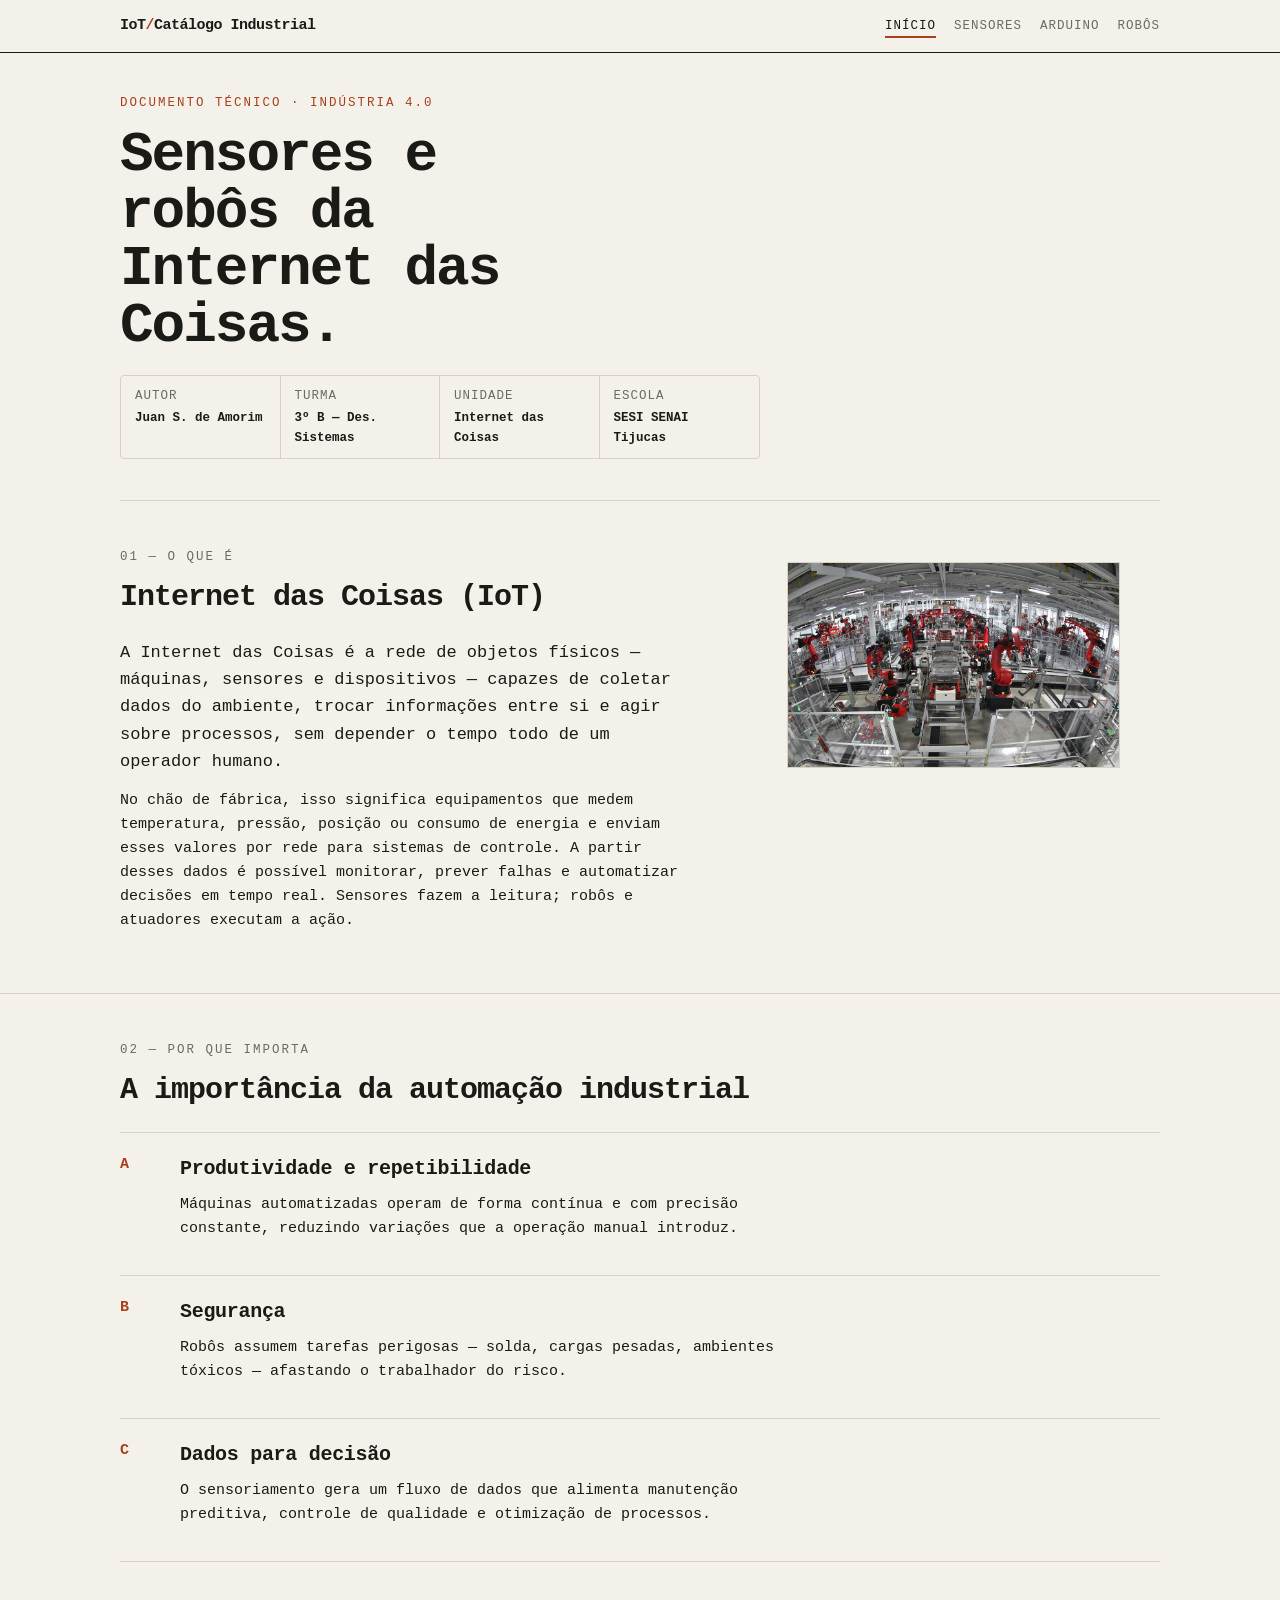
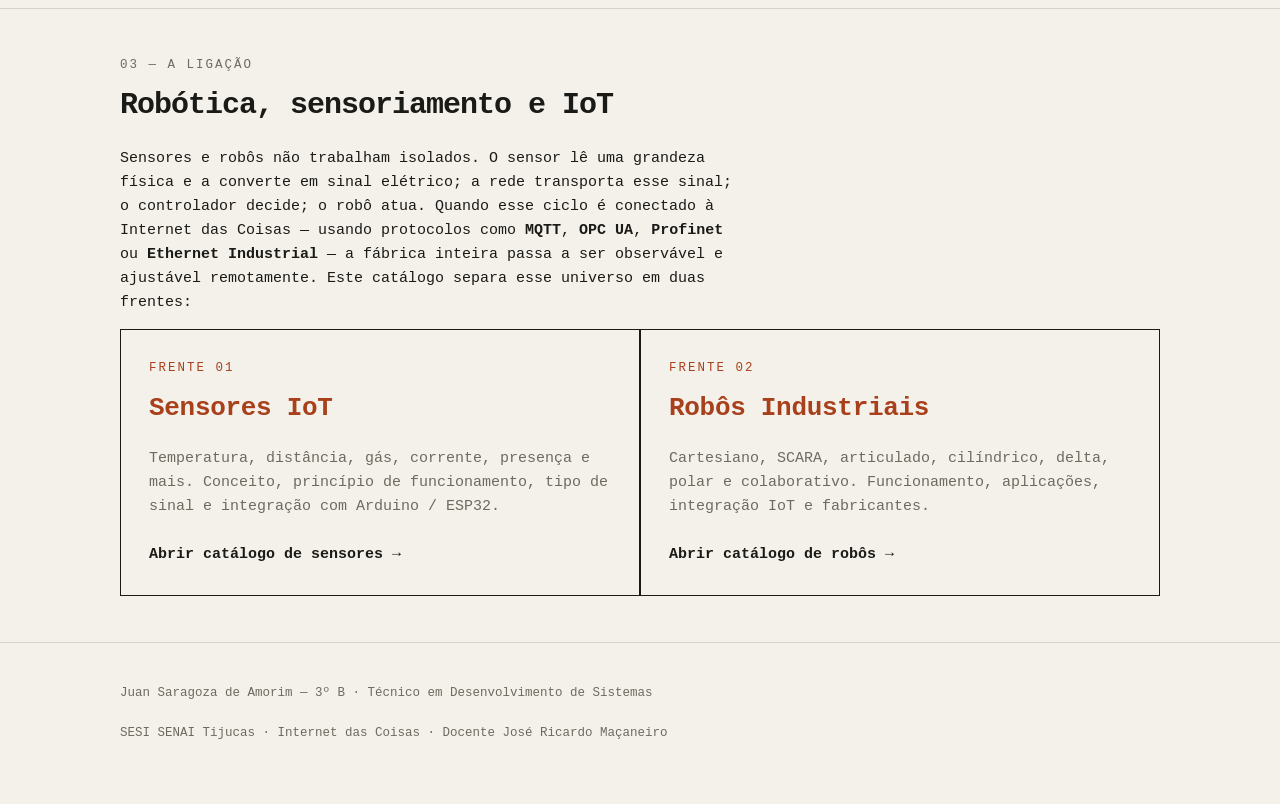
==== index.html @ edd11b9e "initial commit" ====
<!DOCTYPE html>
<html lang="pt-BR">
<head>
  <meta charset="UTF-8">
  <meta name="viewport" content="width=device-width, initial-scale=1.0">
  <title>Catálogo IoT — Sensores e Robôs Industriais</title>
  <meta name="description" content="Catálogo técnico de sensores e robôs industriais aplicados à Internet das Coisas (IoT) e à Indústria 4.0.">
  <link rel="stylesheet" href="css/style.css">
</head>
<body>
  <header class="topbar">
    <div class="wrap">
      <div class="brand">IoT<span>/</span>Catálogo Industrial</div>
      <nav class="nav" aria-label="Navegação principal">
        <a href="index.html" class="active">Início</a>
        <a href="sensores.html">Sensores</a>
        <a href="arduino.html">Arduino</a>
        <a href="robos.html">Robôs</a>
      </nav>
    </div>
  </header>

  <main>
    <div class="wrap">
      <div class="docblock">
        <p class="doc-eyebrow">Documento técnico · Indústria 4.0</p>
        <h1 class="doc-title">Sensores e robôs da Internet das Coisas.</h1>
        <dl class="doc-meta">
          <div><dt>Autor</dt><dd>Juan S. de Amorim</dd></div>
          <div><dt>Turma</dt><dd>3º B — Des. Sistemas</dd></div>
          <div><dt>Unidade</dt><dd>Internet das Coisas</dd></div>
          <div><dt>Escola</dt><dd>SESI SENAI Tijucas</dd></div>
        </dl>
      </div>
    </div>

    <section>
      <div class="wrap split">
        <div>
          <p class="sec-label">01 — O que é</p>
          <h2>Internet das Coisas (IoT)</h2>
          <p class="lead">A Internet das Coisas é a rede de objetos físicos — máquinas, sensores e
          dispositivos — capazes de coletar dados do ambiente, trocar informações entre si e
          agir sobre processos, sem depender o tempo todo de um operador humano.</p>
          <p>No chão de fábrica, isso significa equipamentos que medem temperatura, pressão,
          posição ou consumo de energia e enviam esses valores por rede para sistemas de
          controle. A partir desses dados é possível monitorar, prever falhas e automatizar
          decisões em tempo real. Sensores fazem a leitura; robôs e atuadores executam a ação.</p>
        </div>
        <figure class="card" style="border:1px solid var(--line)">
          <img src="img/capa-industria.jpg" alt="Robôs industriais em uma linha de montagem automatizada">
        </figure>
      </div>
    </section>

    <section>
      <div class="wrap">
        <p class="sec-label">02 — Por que importa</p>
        <h2>A importância da automação industrial</h2>
        <div class="concepts">
          <div class="concept"><span class="num">A</span>
            <div><h3>Produtividade e repetibilidade</h3>
            <p>Máquinas automatizadas operam de forma contínua e com precisão constante,
            reduzindo variações que a operação manual introduz.</p></div>
          </div>
          <div class="concept"><span class="num">B</span>
            <div><h3>Segurança</h3>
            <p>Robôs assumem tarefas perigosas — solda, cargas pesadas, ambientes tóxicos —
            afastando o trabalhador do risco.</p></div>
          </div>
          <div class="concept"><span class="num">C</span>
            <div><h3>Dados para decisão</h3>
            <p>O sensoriamento gera um fluxo de dados que alimenta manutenção preditiva,
            controle de qualidade e otimização de processos.</p></div>
          </div>
        </div>
      </div>
    </section>

    <section>
      <div class="wrap">
        <p class="sec-label">03 — A ligação</p>
        <h2>Robótica, sensoriamento e IoT</h2>
        <p>Sensores e robôs não trabalham isolados. O sensor lê uma grandeza física e a
        converte em sinal elétrico; a rede transporta esse sinal; o controlador decide; o robô
        atua. Quando esse ciclo é conectado à Internet das Coisas — usando protocolos como
        <b>MQTT</b>, <b>OPC UA</b>, <b>Profinet</b> ou <b>Ethernet Industrial</b> — a fábrica
        inteira passa a ser observável e ajustável remotamente. Este catálogo separa esse
        universo em duas frentes:</p>

        <div class="areas">
          <a class="area" href="sensores.html">
            <span class="k">Frente 01</span>
            <h3>Sensores IoT</h3>
            <p class="muted">Temperatura, distância, gás, corrente, presença e mais. Conceito,
            princípio de funcionamento, tipo de sinal e integração com Arduino / ESP32.</p>
            <span class="go">Abrir catálogo de sensores →</span>
          </a>
          <a class="area" href="robos.html">
            <span class="k">Frente 02</span>
            <h3>Robôs Industriais</h3>
            <p class="muted">Cartesiano, SCARA, articulado, cilíndrico, delta, polar e
            colaborativo. Funcionamento, aplicações, integração IoT e fabricantes.</p>
            <span class="go">Abrir catálogo de robôs →</span>
          </a>
        </div>
      </div>
    </section>
  </main>

  <footer>
    <div class="wrap">
      <span>Juan Saragoza de Amorim — 3º B · Técnico em Desenvolvimento de Sistemas</span>
      <span>SESI SENAI Tijucas · Internet das Coisas · Docente José Ricardo Maçaneiro</span>
    </div>
  </footer>
</body>
</html>
---- css/style.css ----
/* ============================================================
   Catalogo IoT — Sensores e Robos Industriais
   Estilo: datasheet tecnico monoespacado
   Autor: Juan Saragoza de Amorim — 3o B DS — SESI SENAI Tijucas
   ============================================================ */

:root {
  /* cores */
  --paper:   #f4f1ea;
  --paper-2: #ece8dd;
  --ink:     #1a1a17;
  --muted:   #6b6b60;
  --line:    #d6d2c6;
  --accent:  #a8401c;
  --accent-soft: #f0e2d8;

  /* tipografia */
  --mono: "Cascadia Code", "Consolas", "SFMono-Regular", ui-monospace, monospace;
  --fs-body: 15px;
  --fs-small: 12.5px;
  --fs-h3: 20px;
  --fs-h2: 30px;
  --fs-display: 56px;

  /* espacamento e formas */
  --gap: 24px;
  --pad: 20px;
  --maxw: 1080px;
  --radius: 4px;
}

* { box-sizing: border-box; }

html { -webkit-text-size-adjust: 100%; }

body {
  margin: 0;
  background: var(--paper);
  color: var(--ink);
  font-family: var(--mono);
  font-size: var(--fs-body);
  line-height: 1.6;
  text-rendering: optimizeLegibility;
}

a { color: var(--accent); text-decoration: none; }
a:hover { text-decoration: underline; }
a:focus-visible,
button:focus-visible,
input:focus-visible {
  outline: 2px solid var(--accent);
  outline-offset: 2px;
}

img { max-width: 100%; display: block; }

.wrap { max-width: var(--maxw); margin: 0 auto; padding: 0 var(--pad); }

/* ---------- cabecalho / navegacao ---------- */
.topbar {
  border-bottom: 1px solid var(--ink);
  background: var(--paper);
  position: sticky;
  top: 0;
  z-index: 10;
}
.topbar .wrap {
  display: flex;
  align-items: baseline;
  justify-content: space-between;
  gap: var(--gap);
  padding-top: 14px;
  padding-bottom: 14px;
  flex-wrap: wrap;
}
.brand { font-weight: 700; letter-spacing: -0.5px; color: var(--ink); }
.brand span { color: var(--accent); }
.nav { display: flex; gap: 18px; flex-wrap: wrap; font-size: var(--fs-small); }
.nav a { color: var(--muted); text-transform: uppercase; letter-spacing: 1px; }
.nav a:hover { color: var(--ink); text-decoration: none; }
.nav a.active { color: var(--ink); border-bottom: 2px solid var(--accent); }

/* ---------- bloco de identificacao (estilo datasheet) ---------- */
.docblock {
  border-bottom: 1px solid var(--line);
  padding: 40px 0 28px;
}
.doc-eyebrow {
  font-size: var(--fs-small);
  letter-spacing: 2px;
  text-transform: uppercase;
  color: var(--accent);
  margin: 0 0 14px;
}
.doc-title {
  font-size: var(--fs-display);
  line-height: 1.02;
  letter-spacing: -2px;
  margin: 0 0 20px;
  max-width: 15ch;
}
.doc-meta {
  display: grid;
  grid-template-columns: repeat(4, minmax(0, 1fr));
  border: 1px solid var(--line);
  border-radius: var(--radius);
  overflow: hidden;
  font-size: var(--fs-small);
  max-width: 640px;
}
.doc-meta div { padding: 10px 14px; border-right: 1px solid var(--line); }
.doc-meta div:last-child { border-right: 0; }
.doc-meta dt { color: var(--muted); text-transform: uppercase; letter-spacing: 1px; }
.doc-meta dd { margin: 2px 0 0; font-weight: 700; }

/* ---------- secoes ---------- */
section { padding: 46px 0; border-bottom: 1px solid var(--line); }
section.tight { padding: 28px 0; }
.sec-label {
  font-size: var(--fs-small);
  letter-spacing: 2px;
  text-transform: uppercase;
  color: var(--muted);
  margin: 0 0 6px;
}
h2 { font-size: var(--fs-h2); letter-spacing: -1px; margin: 0 0 18px; }
h3 { font-size: var(--fs-h3); margin: 0 0 8px; letter-spacing: -0.3px; }
p { margin: 0 0 14px; max-width: 68ch; }
.lead { font-size: 17px; max-width: 62ch; }
.muted { color: var(--muted); }

/* ---------- layout de duas colunas assimetrico ---------- */
.split {
  display: grid;
  grid-template-columns: 1.4fr 1fr;
  gap: 48px;
  align-items: start;
}
.split.rev { grid-template-columns: 1fr 1.4fr; }

/* ---------- conceitos (lista definicao) ---------- */
.concepts { display: grid; gap: 0; border-top: 1px solid var(--line); }
.concept {
  display: grid;
  grid-template-columns: 44px 1fr;
  gap: 16px;
  padding: 20px 0;
  border-bottom: 1px solid var(--line);
}
.concept .num { color: var(--accent); font-weight: 700; }

/* ---------- barra de acesso (cards das duas areas) ---------- */
.areas { display: grid; grid-template-columns: 1fr 1fr; gap: 2px; background: var(--ink); border: 1px solid var(--ink); }
.area {
  background: var(--paper);
  padding: 28px;
  display: flex;
  flex-direction: column;
  gap: 10px;
  min-height: 220px;
}
.area:hover { background: var(--accent-soft); }
.area .k { font-size: var(--fs-small); letter-spacing: 2px; color: var(--accent); text-transform: uppercase; }
.area h3 { font-size: 26px; }
.area .go { margin-top: auto; font-weight: 700; color: var(--ink); }

/* ---------- filtro ---------- */
.toolbar {
  display: flex;
  gap: 12px;
  align-items: center;
  flex-wrap: wrap;
  margin: 0 0 26px;
  padding: 14px;
  border: 1px solid var(--line);
  border-radius: var(--radius);
  background: var(--paper-2);
}
.toolbar label { font-size: var(--fs-small); text-transform: uppercase; letter-spacing: 1px; color: var(--muted); }
.toolbar input[type="search"] {
  font-family: var(--mono);
  font-size: var(--fs-body);
  padding: 8px 12px;
  border: 1px solid var(--ink);
  border-radius: var(--radius);
  background: var(--paper);
  color: var(--ink);
  flex: 1 1 220px;
  min-width: 160px;
}
.chips { display: flex; gap: 8px; flex-wrap: wrap; }
.chip {
  font-family: var(--mono);
  font-size: var(--fs-small);
  padding: 6px 12px;
  border: 1px solid var(--line);
  background: var(--paper);
  color: var(--muted);
  border-radius: 999px;
  cursor: pointer;
  letter-spacing: 0.5px;
}
.chip:hover { border-color: var(--ink); color: var(--ink); }
.chip[aria-pressed="true"] {
  background: var(--ink);
  color: var(--paper);
  border-color: var(--ink);
}
.count { font-size: var(--fs-small); color: var(--muted); margin-left: auto; }

/* ---------- fichas (cards de sensor/robo) ---------- */
/* flex + justify-content:center centraliza os itens que sobram na ultima linha */
.grid { display: flex; flex-wrap: wrap; justify-content: center; gap: 18px; }
.card {
  background: var(--paper);
  border: 1px solid var(--line);
  padding: 0;
  display: flex;
  flex-direction: column;
  flex: 0 1 330px;
}
.card figure { margin: 0; background: var(--paper-2); border-bottom: 1px solid var(--line); }
.card figure img { width: 100%; height: 200px; object-fit: cover; }
/* nos cards do catalogo a foto aparece inteira (sem corte) */
.grid .card figure img { object-fit: contain; height: 210px; padding: 10px; }
.card .body { padding: 18px 20px 22px; display: flex; flex-direction: column; gap: 10px; height: 100%; }
.card .cat { font-size: var(--fs-small); text-transform: uppercase; letter-spacing: 1.5px; color: var(--accent); }
.card h3 { margin: 0; }
.card dl { margin: 6px 0 0; display: grid; grid-template-columns: auto 1fr; gap: 4px 12px; font-size: var(--fs-small); }
.card dt { color: var(--muted); text-transform: uppercase; letter-spacing: 0.5px; white-space: nowrap; }
.card dd { margin: 0; }
.card .desc { font-size: var(--fs-small); color: var(--ink); }
.card .makers { margin-top: auto; font-size: var(--fs-small); color: var(--muted); border-top: 1px dashed var(--line); padding-top: 10px; }
.card .makers b { color: var(--ink); font-weight: 700; }
.tag {
  display: inline-block;
  font-size: 11px;
  letter-spacing: 1px;
  text-transform: uppercase;
  border: 1px solid var(--ink);
  padding: 2px 8px;
  border-radius: 999px;
}

/* ---------- estado vazio (JS filtro) ---------- */
.empty {
  display: none;
  border: 1px dashed var(--line);
  padding: 40px 24px;
  text-align: center;
  color: var(--muted);
}
.empty.show { display: block; }

/* ---------- blocos de codigo (arduino) ---------- */
pre {
  background: var(--ink);
  color: #eae7dd;
  padding: 18px 20px;
  border-radius: var(--radius);
  overflow-x: auto;
  font-size: 13px;
  line-height: 1.55;
  margin: 0 0 8px;
}
pre .cmt { color: #9a968a; }
.code-cap { font-size: var(--fs-small); color: var(--muted); margin: 0 0 20px; }

/* ---------- tabela specs arduino ---------- */
.spectable { width: 100%; border-collapse: collapse; font-size: var(--fs-small); }
.spectable th, .spectable td { text-align: left; padding: 10px 12px; border-bottom: 1px solid var(--line); }
.spectable th { color: var(--muted); text-transform: uppercase; letter-spacing: 1px; font-weight: 400; width: 40%; }

/* ---------- rodape ---------- */
footer { padding: 40px 0 60px; font-size: var(--fs-small); color: var(--muted); }
footer .wrap { display: flex; justify-content: space-between; gap: 20px; flex-wrap: wrap; }
footer a { color: var(--muted); }
footer a:hover { color: var(--ink); }

/* ---------- responsivo ---------- */
@media (max-width: 760px) {
  :root { --fs-display: 38px; --fs-h2: 24px; }
  .split, .split.rev { grid-template-columns: 1fr; gap: 24px; }
  .areas { grid-template-columns: 1fr; }
  .doc-meta { grid-template-columns: 1fr 1fr; }
  .doc-meta div:nth-child(2) { border-right: 0; }
  .count { margin-left: 0; width: 100%; }
}
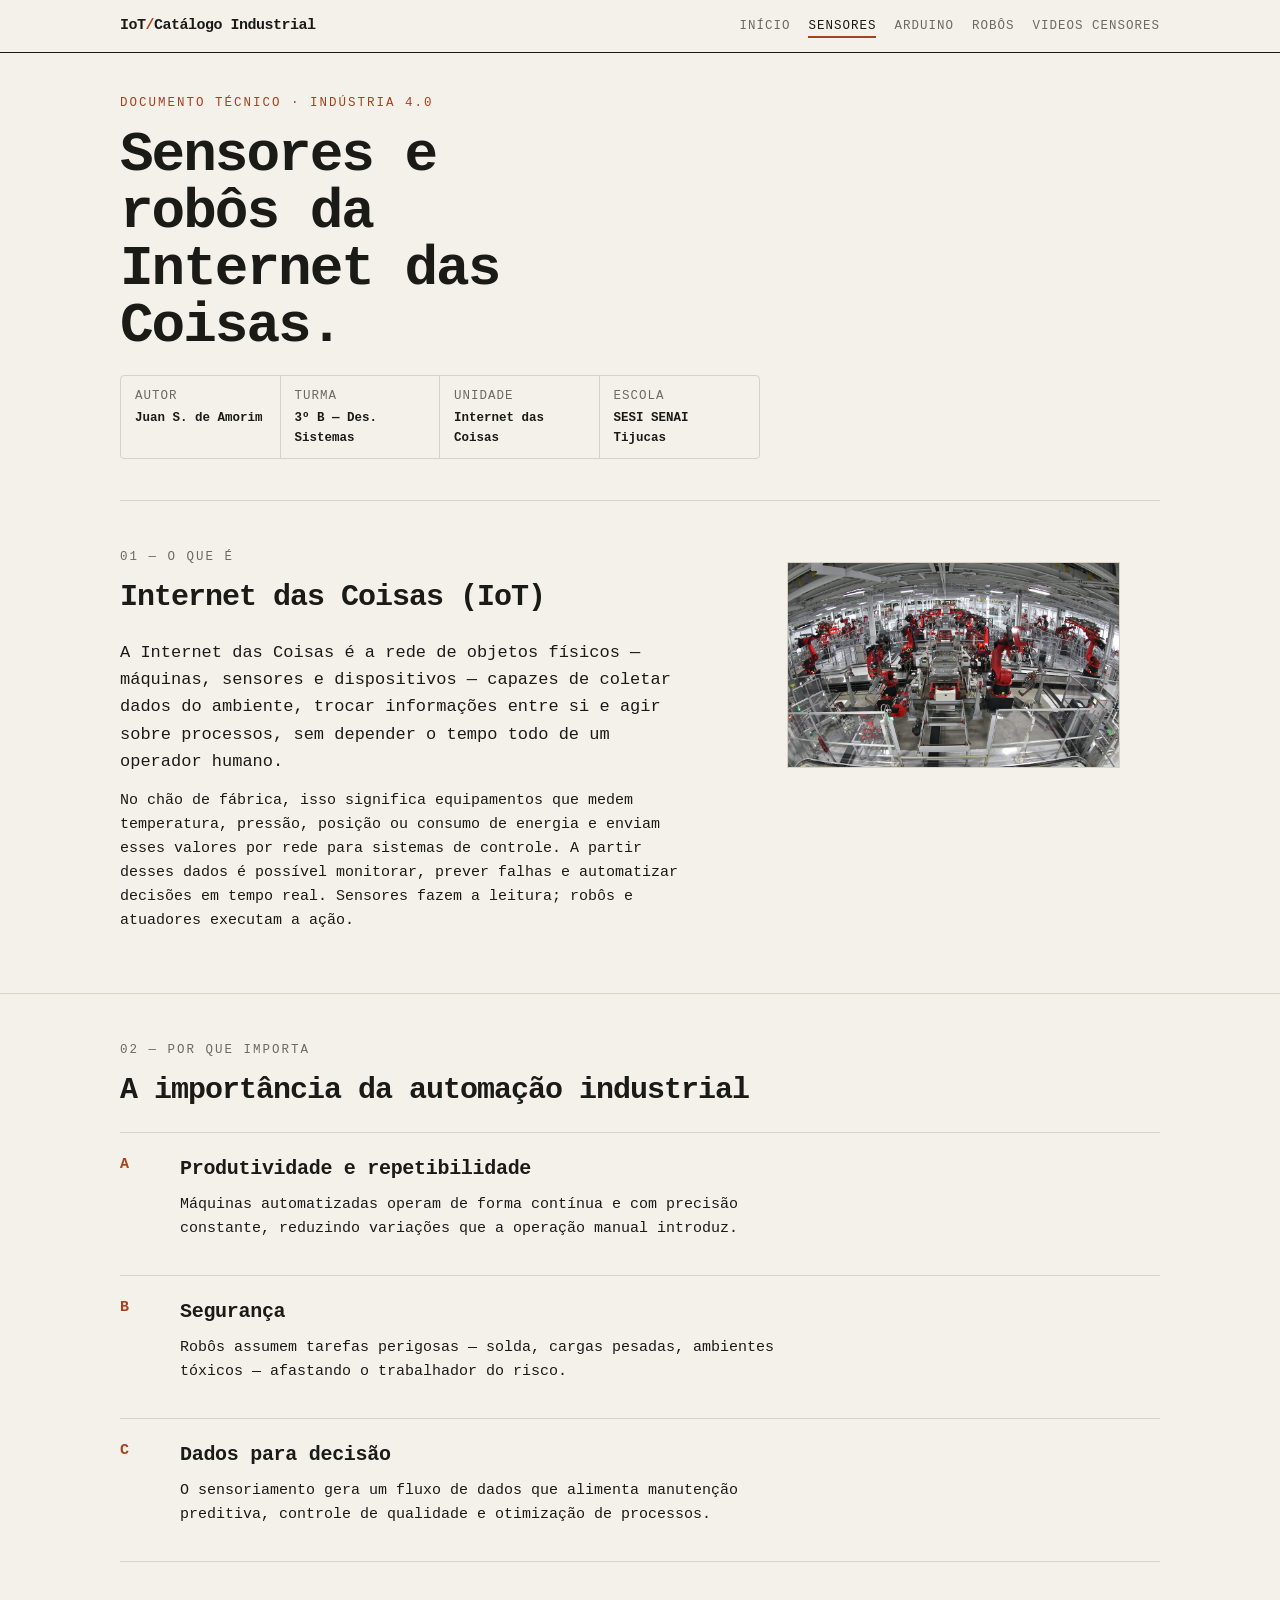
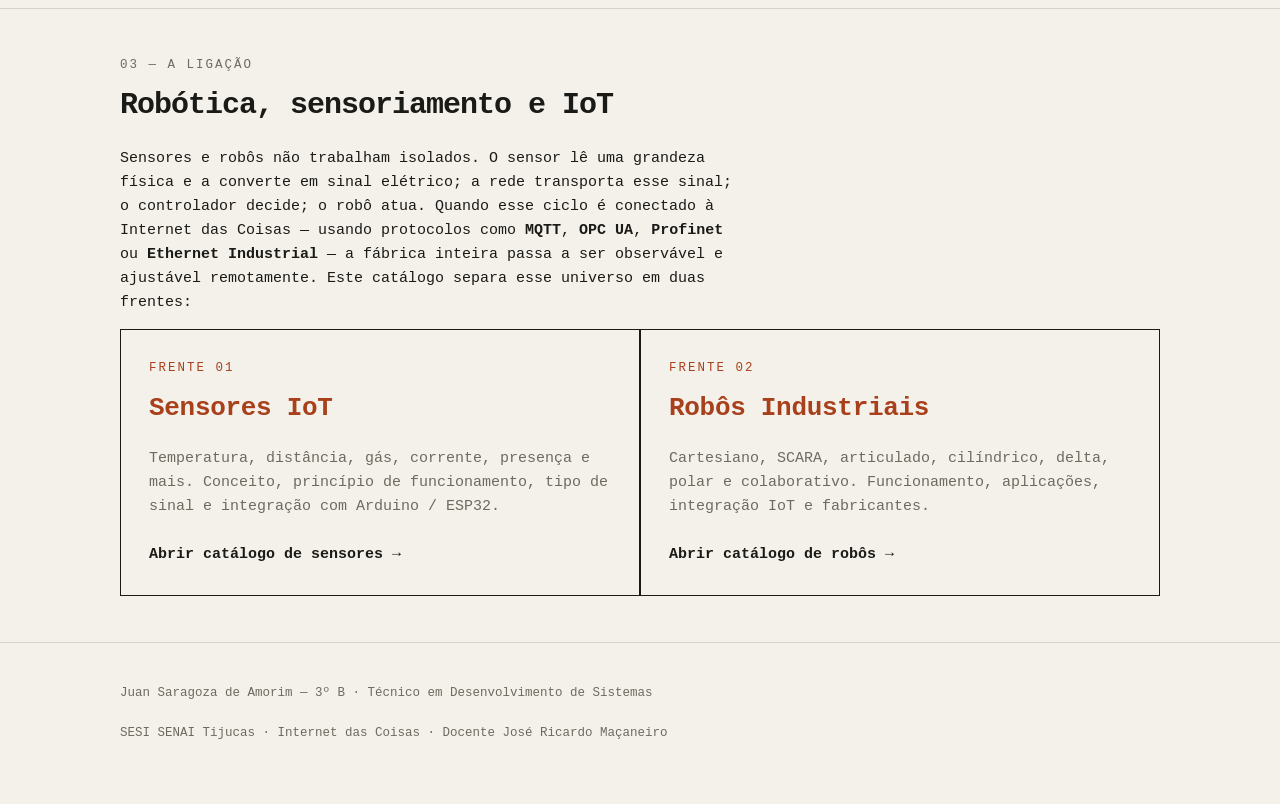
==== commit b120fefd: "agr vai" ====
--- a/index.html
+++ b/index.html
@@ -12,10 +12,11 @@
     <div class="wrap">
       <div class="brand">IoT<span>/</span>Catálogo Industrial</div>
       <nav class="nav" aria-label="Navegação principal">
-        <a href="index.html" class="active">Início</a>
-        <a href="sensores.html">Sensores</a>
+        <a href="index.html">Início</a>
+        <a href="sensores.html" class="active">Sensores</a>
         <a href="arduino.html">Arduino</a>
         <a href="robos.html">Robôs</a>
+        <a href="videos_sensores.html">Videos censores</a>
       </nav>
     </div>
   </header>
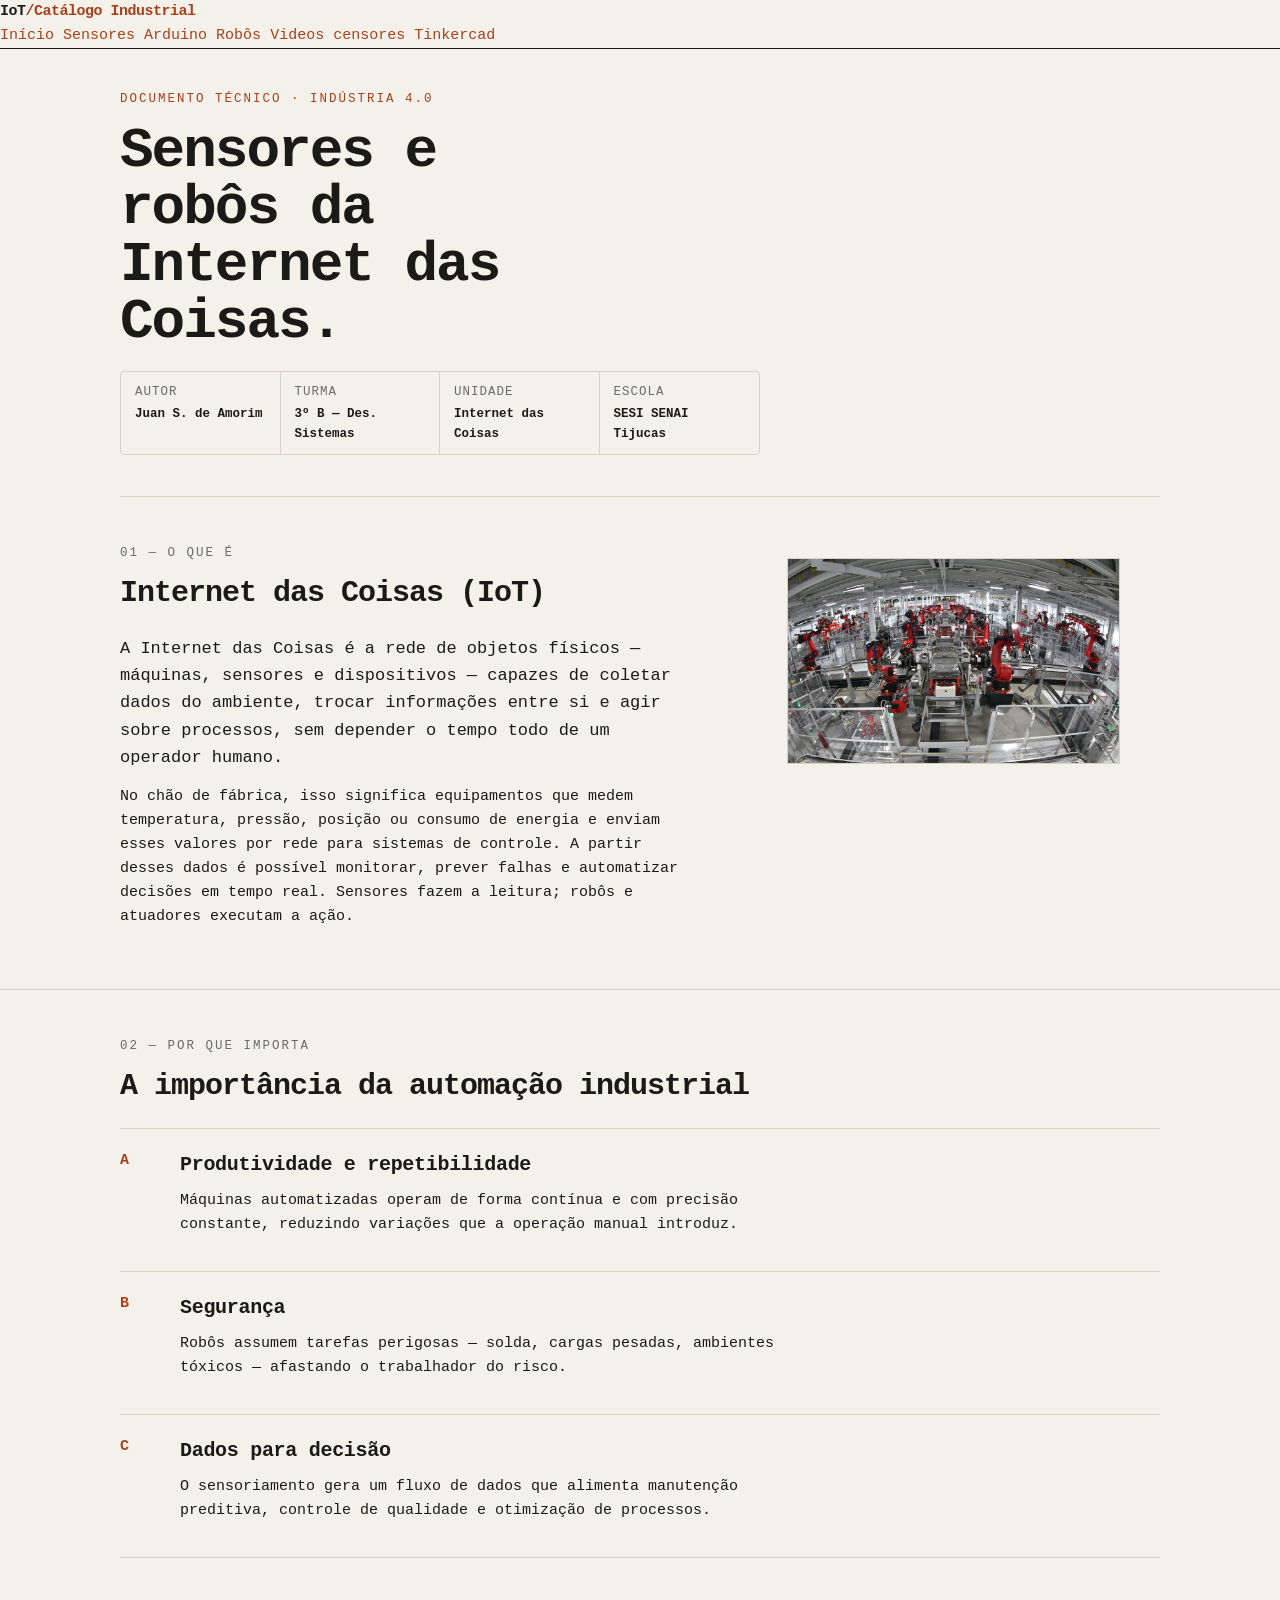
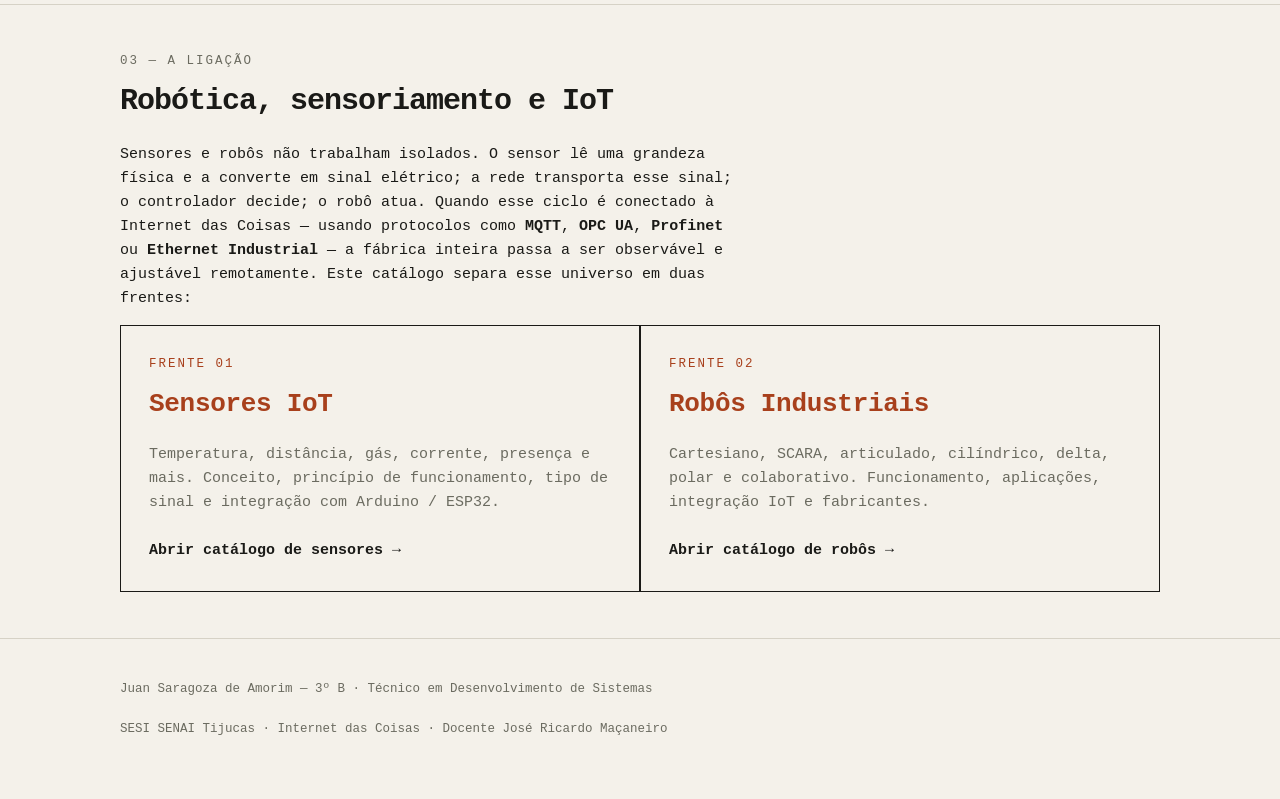
==== commit 57c4bfd5: "adição de mais uma pagina 'os trabalhos do tinkercard'" ====
--- a/index.html
+++ b/index.html
@@ -9,16 +9,15 @@
 </head>
 <body>
   <header class="topbar">
-    <div class="wrap">
-      <div class="brand">IoT<span>/</span>Catálogo Industrial</div>
-      <nav class="nav" aria-label="Navegação principal">
-        <a href="index.html">Início</a>
-        <a href="sensores.html" class="active">Sensores</a>
-        <a href="arduino.html">Arduino</a>
-        <a href="robos.html">Robôs</a>
-        <a href="videos_sensores.html">Videos censores</a>
-      </nav>
-    </div>
+    <a class="brand" href="index.html">IoT<span>/Catálogo Industrial</span></a>
+    <nav>
+      <a href="index.html">Início</a>
+      <a href="sensores.html">Sensores</a>
+      <a href="arduino.html">Arduino</a>
+      <a href="robos.html">Robôs</a>
+      <a href="videos_sensores.html">Videos censores</a>
+      <a href="tinkercad.html" aria-current="page">Tinkercad</a>
+    </nav>
   </header>
 
   <main>
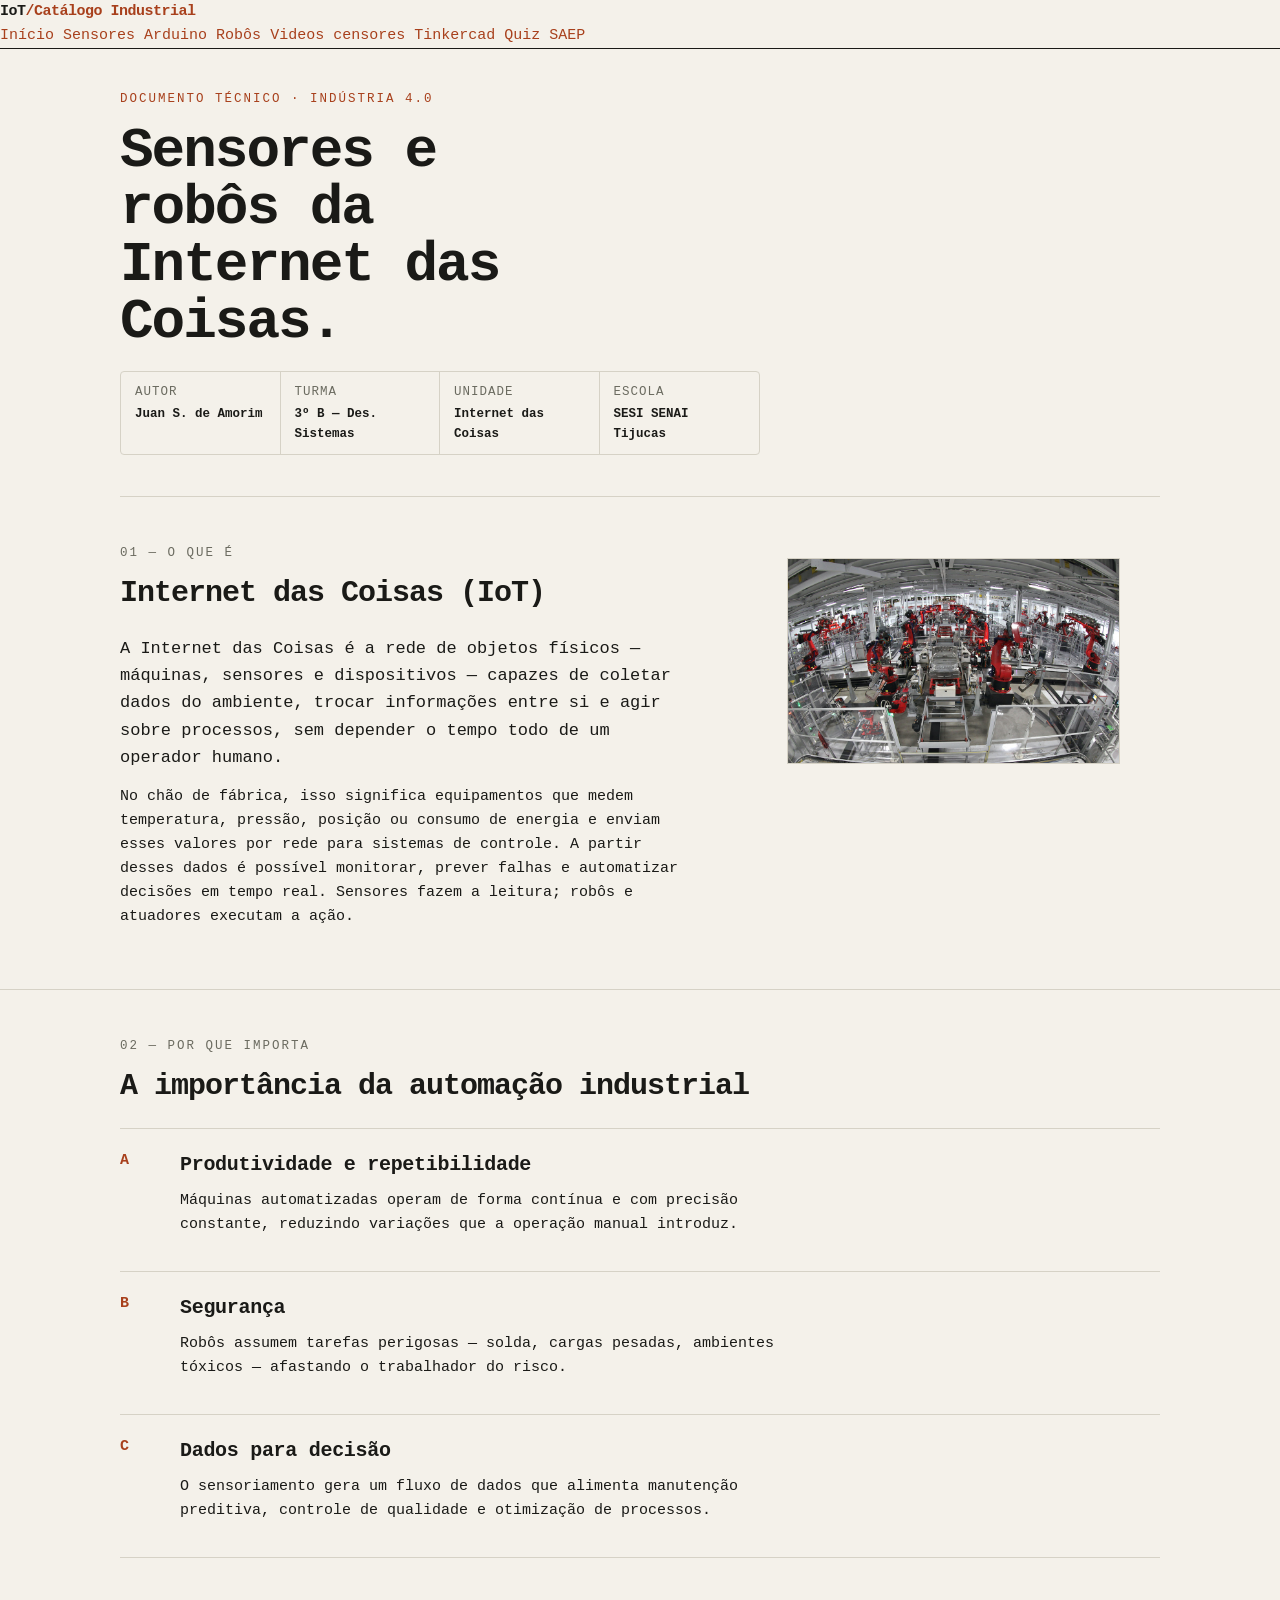
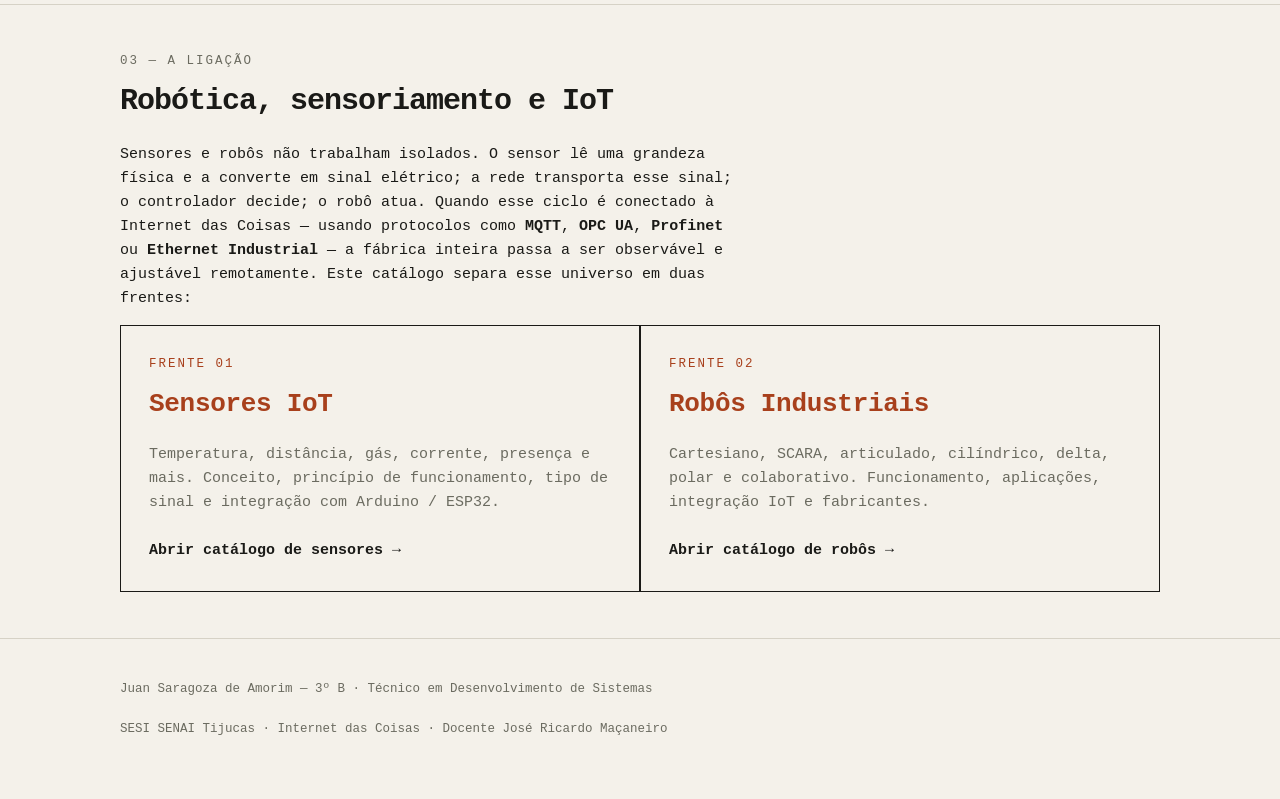
==== commit d2805470: "quiz saep" ====
--- a/index.html
+++ b/index.html
@@ -16,7 +16,8 @@
       <a href="arduino.html">Arduino</a>
       <a href="robos.html">Robôs</a>
       <a href="videos_sensores.html">Videos censores</a>
-      <a href="tinkercad.html" aria-current="page">Tinkercad</a>
+      <a href="tinkercad.html" >Tinkercad</a>
+      <a href="quiz.html" >Quiz SAEP</a>
     </nav>
   </header>
 
